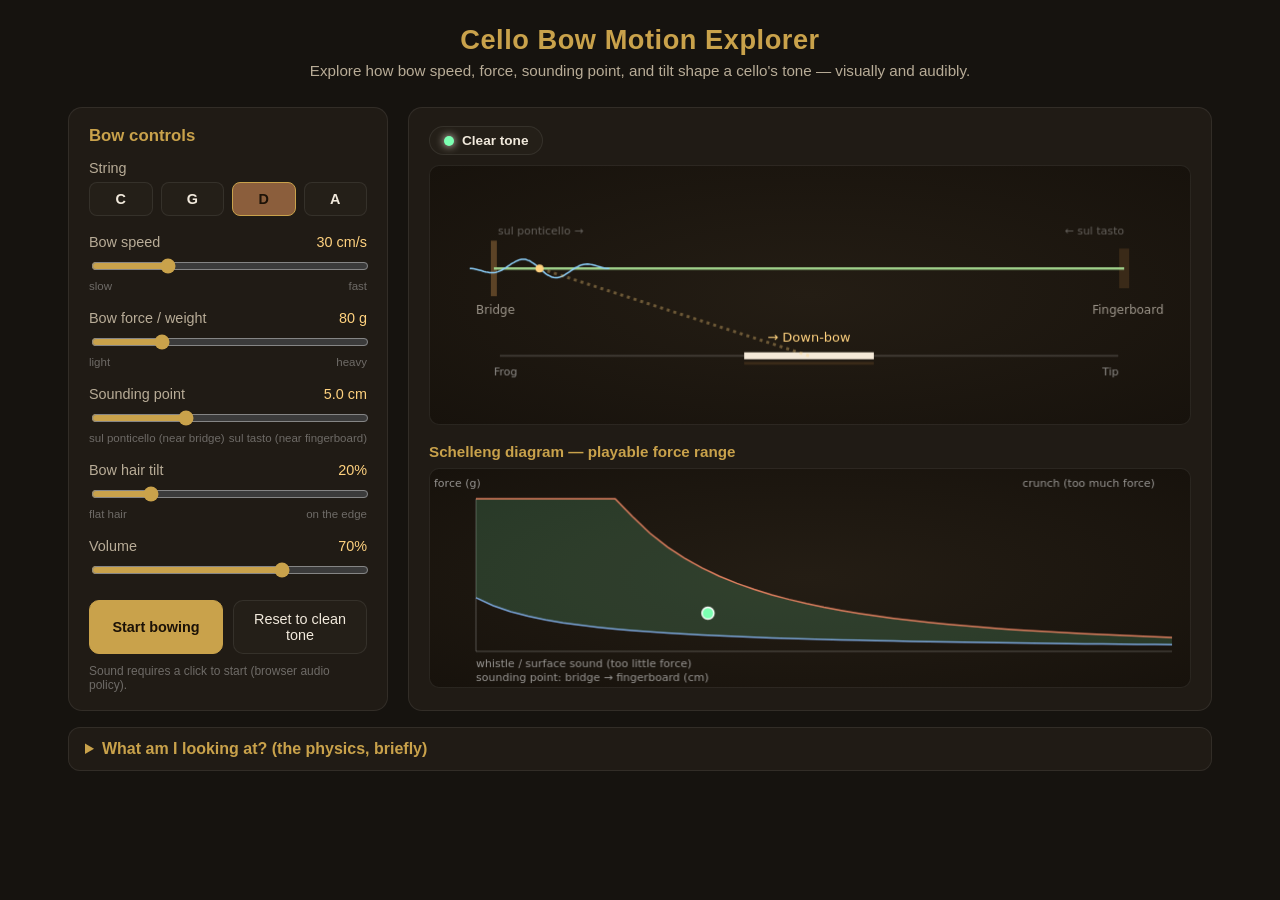
==== index.html @ bab4cd43 "Add cello bow motion exploratory app A no-build vanilla HTML/CSS/JS app for exploring how bow speed," ====
<!DOCTYPE html>
<html lang="en">
<head>
<meta charset="UTF-8" />
<meta name="viewport" content="width=device-width, initial-scale=1.0" />
<title>Cello Bow Motion Explorer</title>
<link rel="stylesheet" href="css/styles.css" />
</head>
<body>
  <header class="app-header">
    <h1>Cello Bow Motion Explorer</h1>
    <p class="subtitle">Explore how bow speed, force, sounding point, and tilt shape a cello's tone — visually and audibly.</p>
  </header>

  <main class="app-main">
    <section class="panel controls" aria-label="Bowing controls">
      <h2>Bow controls</h2>

      <div class="control-group">
        <label for="stringSelect">String</label>
        <div class="string-buttons" id="stringButtons" role="radiogroup" aria-label="String selection"></div>
      </div>

      <div class="control-group">
        <label for="speedSlider">Bow speed <span class="value" id="speedValue"></span></label>
        <input type="range" id="speedSlider" min="5" max="100" step="1" />
        <div class="range-hint"><span>slow</span><span>fast</span></div>
      </div>

      <div class="control-group">
        <label for="forceSlider">Bow force / weight <span class="value" id="forceValue"></span></label>
        <input type="range" id="forceSlider" min="10" max="300" step="1" />
        <div class="range-hint"><span>light</span><span>heavy</span></div>
      </div>

      <div class="control-group">
        <label for="soundingPointSlider">Sounding point <span class="value" id="soundingPointValue"></span></label>
        <input type="range" id="soundingPointSlider" min="1.5" max="12" step="0.1" />
        <div class="range-hint"><span>sul ponticello (near bridge)</span><span>sul tasto (near fingerboard)</span></div>
      </div>

      <div class="control-group">
        <label for="tiltSlider">Bow hair tilt <span class="value" id="tiltValue"></span></label>
        <input type="range" id="tiltSlider" min="0" max="100" step="1" />
        <div class="range-hint"><span>flat hair</span><span>on the edge</span></div>
      </div>

      <div class="control-group">
        <label for="volumeSlider">Volume <span class="value" id="volumeValue"></span></label>
        <input type="range" id="volumeSlider" min="0" max="100" step="1" />
      </div>

      <div class="control-buttons">
        <button id="playButton" class="primary">Start bowing</button>
        <button id="resetButton">Reset to clean tone</button>
      </div>

      <p class="hint">Sound requires a click to start (browser audio policy).</p>
    </section>

    <section class="panel visuals" aria-label="Bow and string visualization">
      <div class="zone-badge" id="zoneBadge">
        <span class="zone-dot" id="zoneDot"></span>
        <span id="zoneLabel">Clear tone</span>
      </div>
      <canvas id="stringCanvas" class="viz-canvas" aria-label="String and bow animation"></canvas>

      <h3>Schelleng diagram — playable force range</h3>
      <canvas id="diagramCanvas" class="viz-canvas diagram-canvas" aria-label="Bow force vs sounding point diagram"></canvas>
    </section>
  </main>

  <footer class="app-footer">
    <details>
      <summary>What am I looking at? (the physics, briefly)</summary>
      <p>
        For a cello string to vibrate cleanly (in "Helmholtz motion"), the bow force has to sit within a range
        that depends on bow speed and how far from the bridge you bow (the <strong>sounding point</strong>).
        Too little force and the bow slips too easily &mdash; you get a thin, breathy <em>surface sound / whistle</em>.
        Too much force and the string sticks and slips multiple times per cycle &mdash; a harsh <em>crunch</em>.
        This relationship is classically summarized by the <strong>Schelleng diagram</strong>: a wedge-shaped region
        of usable force that widens with bow speed and narrows as you bow further from the bridge.
      </p>
      <p class="disclaimer">
        This app uses a simplified, pedagogically-tuned version of that relationship (not a precise acoustic
        simulation) to make the trends explorable and audible.
      </p>
    </details>
  </footer>

  <script src="js/physics.js"></script>
  <script src="js/audio.js"></script>
  <script src="js/visualizer.js"></script>
  <script src="js/diagram.js"></script>
  <script src="js/main.js"></script>
</body>
</html>
---- css/styles.css ----
:root {
  --bg: #16130f;
  --panel: #201b15;
  --panel-2: #241f18;
  --wood: #8b5e3c;
  --wood-light: #c9a24b;
  --text: #f1e9dc;
  --text-dim: #b8ac97;
  --accent: #ffd27f;
  --clean: #7cffb2;
  --crunch: #ff8f6b;
  --whistle: #b8a8ff;
  --border: rgba(255, 255, 255, 0.08);
}

* {
  box-sizing: border-box;
}

html, body {
  margin: 0;
  padding: 0;
  background: var(--bg);
  color: var(--text);
  font-family: -apple-system, BlinkMacSystemFont, "Segoe UI", Roboto, Helvetica, Arial, sans-serif;
}

.app-header {
  padding: 24px 28px 8px;
  text-align: center;
}

.app-header h1 {
  margin: 0 0 6px;
  font-size: 1.7rem;
  color: var(--wood-light);
  letter-spacing: 0.02em;
}

.subtitle {
  margin: 0;
  color: var(--text-dim);
  font-size: 0.95rem;
}

.app-main {
  display: grid;
  grid-template-columns: 320px 1fr;
  gap: 20px;
  padding: 20px 28px 12px;
  max-width: 1200px;
  margin: 0 auto;
}

@media (max-width: 860px) {
  .app-main {
    grid-template-columns: 1fr;
  }
}

.panel {
  background: var(--panel);
  border: 1px solid var(--border);
  border-radius: 14px;
  padding: 18px 20px;
}

.panel h2 {
  margin-top: 0;
  font-size: 1.05rem;
  color: var(--wood-light);
}

.control-group {
  margin-bottom: 18px;
}

.control-group label {
  display: flex;
  justify-content: space-between;
  font-size: 0.9rem;
  color: var(--text-dim);
  margin-bottom: 6px;
}

.control-group label .value {
  color: var(--accent);
  font-variant-numeric: tabular-nums;
}

input[type="range"] {
  width: 100%;
  accent-color: var(--wood-light);
}

.range-hint {
  display: flex;
  justify-content: space-between;
  font-size: 0.72rem;
  color: rgba(255, 255, 255, 0.35);
  margin-top: 2px;
}

.string-buttons {
  display: flex;
  gap: 8px;
}

.string-buttons button {
  flex: 1;
  padding: 8px 0;
  border-radius: 8px;
  border: 1px solid var(--border);
  background: var(--panel-2);
  color: var(--text);
  font-weight: 600;
  cursor: pointer;
}

.string-buttons button.active {
  background: var(--wood);
  border-color: var(--wood-light);
  color: #1c1207;
}

.control-buttons {
  display: flex;
  gap: 10px;
  margin-top: 6px;
}

button {
  font-family: inherit;
  font-size: 0.9rem;
}

.control-buttons button {
  flex: 1;
  padding: 10px 12px;
  border-radius: 10px;
  border: 1px solid var(--border);
  background: var(--panel-2);
  color: var(--text);
  cursor: pointer;
}

.control-buttons button.primary {
  background: var(--wood-light);
  color: #1c1207;
  font-weight: 700;
  border-color: var(--wood-light);
}

.control-buttons button.primary.active {
  background: var(--crunch);
  border-color: var(--crunch);
}

.hint {
  font-size: 0.75rem;
  color: rgba(255, 255, 255, 0.35);
  margin: 10px 0 0;
}

.visuals h3 {
  margin: 18px 0 8px;
  font-size: 0.95rem;
  color: var(--wood-light);
  font-weight: 600;
}

.viz-canvas {
  width: 100%;
  height: 260px;
  display: block;
  background: radial-gradient(ellipse at center, #241d14 0%, #17120c 100%);
  border-radius: 10px;
  border: 1px solid var(--border);
}

.diagram-canvas {
  height: 220px;
}

.zone-badge {
  display: inline-flex;
  align-items: center;
  gap: 8px;
  padding: 6px 14px;
  border-radius: 999px;
  background: var(--panel-2);
  border: 1px solid var(--border);
  font-weight: 600;
  font-size: 0.85rem;
  margin-bottom: 10px;
}

.zone-dot {
  width: 10px;
  height: 10px;
  border-radius: 50%;
  background: var(--clean);
  box-shadow: 0 0 8px currentColor;
}

.app-footer {
  max-width: 1200px;
  margin: 0 auto;
  padding: 4px 28px 32px;
}

.app-footer details {
  background: var(--panel);
  border: 1px solid var(--border);
  border-radius: 12px;
  padding: 12px 16px;
}

.app-footer summary {
  cursor: pointer;
  color: var(--wood-light);
  font-weight: 600;
}

.app-footer p {
  color: var(--text-dim);
  line-height: 1.5;
  font-size: 0.9rem;
}

.app-footer .disclaimer {
  font-size: 0.78rem;
  color: rgba(255, 255, 255, 0.35);
}
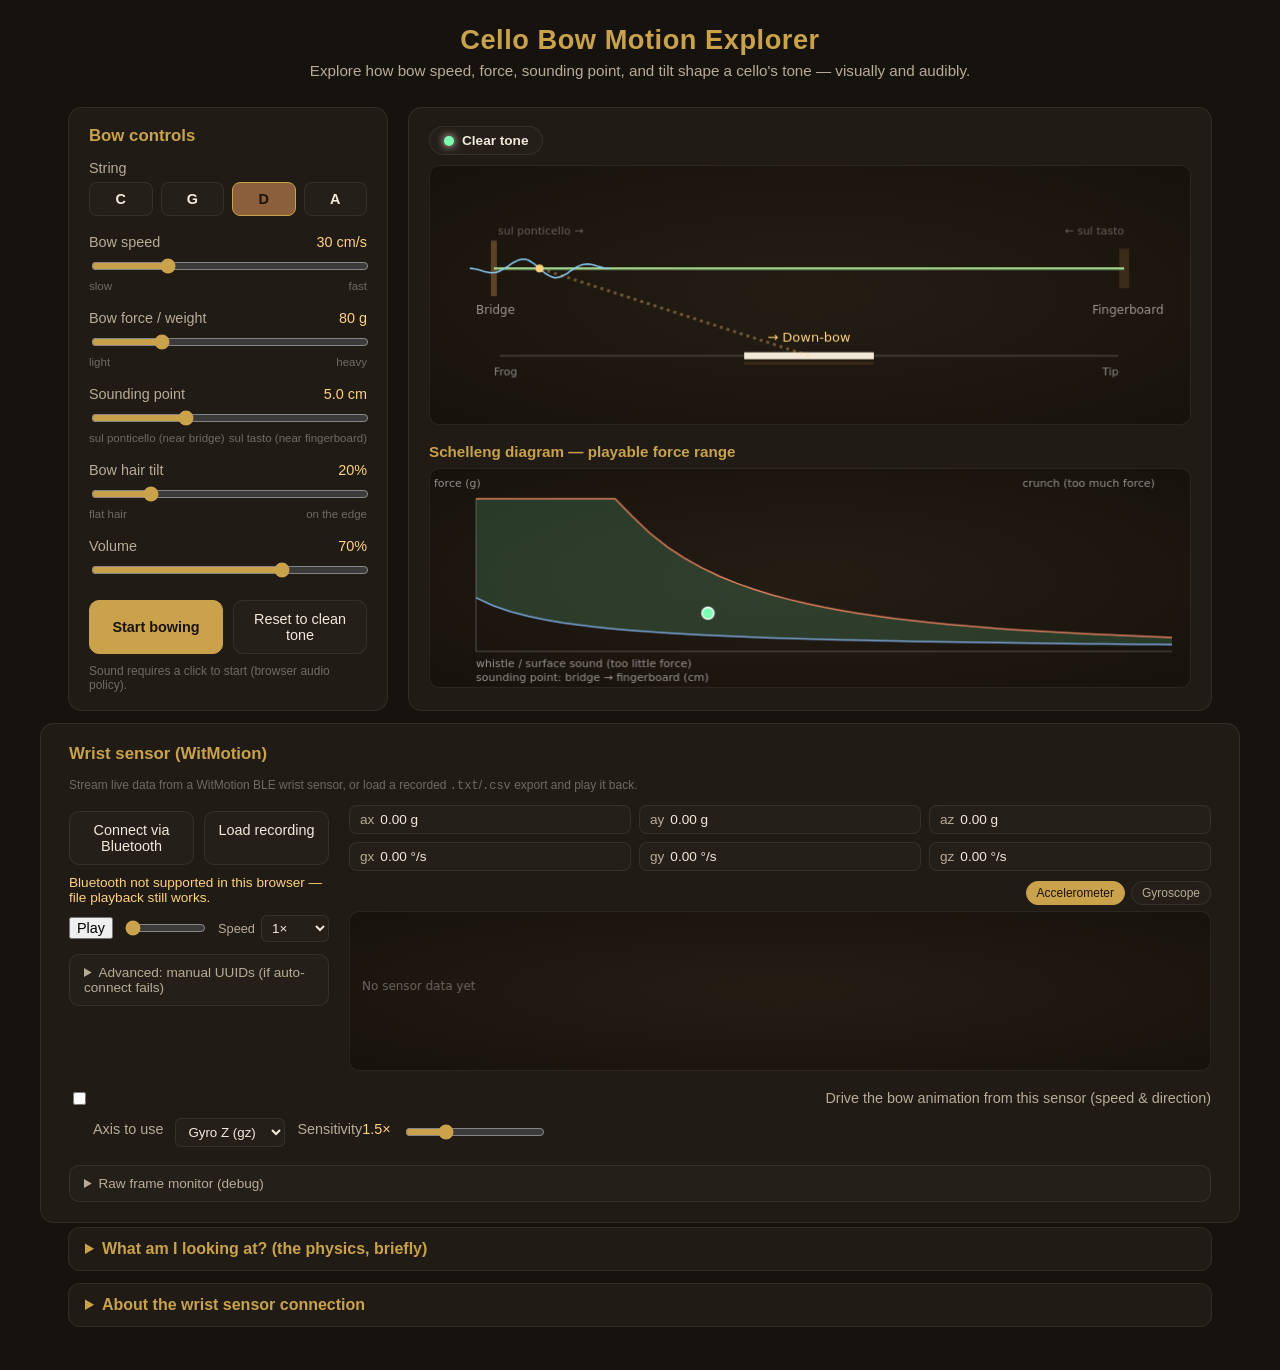
==== commit 100a5d84: "Add WitMotion wrist sensor: live BLE streaming + recording playback Adds a "Wrist sensor" panel that" ====
--- a/index.html
+++ b/index.html
@@ -69,6 +69,100 @@
       <canvas id="diagramCanvas" class="viz-canvas diagram-canvas" aria-label="Bow force vs sounding point diagram"></canvas>
     </section>
   </main>
+
+  <section class="panel sensor-panel" aria-label="Wrist accelerometer sensor">
+    <h2>Wrist sensor (WitMotion)</h2>
+    <p class="hint">
+      Stream live data from a WitMotion BLE wrist sensor, or load a recorded
+      <code>.txt</code>/<code>.csv</code> export and play it back.
+    </p>
+
+    <div class="sensor-grid">
+      <div class="sensor-source">
+        <div class="control-buttons">
+          <button id="bleConnectButton">Connect via Bluetooth</button>
+          <label class="file-button" for="fileInput">Load recording
+            <input type="file" id="fileInput" accept=".txt,.csv" hidden />
+          </label>
+        </div>
+        <p class="status-line" id="sensorStatus">Not connected</p>
+        <p class="hint" id="fileWarning"></p>
+
+        <div class="playback-controls" id="playbackControls" hidden>
+          <button id="playbackToggle">Play</button>
+          <input type="range" id="playbackScrub" min="0" max="1" step="0.001" value="0" />
+          <label class="inline-label">Speed
+            <select id="playbackSpeed">
+              <option value="0.25">0.25×</option>
+              <option value="0.5">0.5×</option>
+              <option value="1" selected>1×</option>
+              <option value="2">2×</option>
+              <option value="4">4×</option>
+            </select>
+          </label>
+        </div>
+
+        <details class="advanced">
+          <summary>Advanced: manual UUIDs (if auto-connect fails)</summary>
+          <div class="control-group">
+            <label for="serviceUuidInput">Service UUID</label>
+            <input type="text" id="serviceUuidInput" placeholder="e.g. 0000ffe5-0000-1000-8000-00805f9a34fb" />
+          </div>
+          <div class="control-group">
+            <label for="charUuidInput">Notify characteristic UUID</label>
+            <input type="text" id="charUuidInput" placeholder="e.g. 0000ffe4-0000-1000-8000-00805f9a34fb" />
+          </div>
+          <p class="hint">
+            Find these with a generic BLE scanner app (e.g. nRF Connect) if the default WitMotion UUIDs
+            don't match your sensor.
+          </p>
+        </details>
+      </div>
+
+      <div class="sensor-readout">
+        <div class="readout-row">
+          <div class="readout-tile"><span class="readout-label">ax</span><span id="axValue">0.00</span> g</div>
+          <div class="readout-tile"><span class="readout-label">ay</span><span id="ayValue">0.00</span> g</div>
+          <div class="readout-tile"><span class="readout-label">az</span><span id="azValue">0.00</span> g</div>
+          <div class="readout-tile"><span class="readout-label">gx</span><span id="gxValue">0.00</span> °/s</div>
+          <div class="readout-tile"><span class="readout-label">gy</span><span id="gyValue">0.00</span> °/s</div>
+          <div class="readout-tile"><span class="readout-label">gz</span><span id="gzValue">0.00</span> °/s</div>
+        </div>
+        <div class="chart-toolbar">
+          <div class="chart-mode-buttons" id="chartModeButtons" role="radiogroup" aria-label="Chart channel">
+            <button type="button" data-mode="accel" class="active">Accelerometer</button>
+            <button type="button" data-mode="gyro">Gyroscope</button>
+          </div>
+        </div>
+        <canvas id="sensorChartCanvas" class="viz-canvas sensor-chart-canvas"></canvas>
+      </div>
+    </div>
+
+    <div class="control-group drive-bow-group">
+      <label class="checkbox-label">
+        <input type="checkbox" id="driveBowCheckbox" />
+        Drive the bow animation from this sensor (speed &amp; direction)
+      </label>
+      <div class="drive-bow-options" id="driveBowOptions">
+        <label for="axisSelect">Axis to use</label>
+        <select id="axisSelect">
+          <option value="gz">Gyro Z (gz)</option>
+          <option value="gy">Gyro Y (gy)</option>
+          <option value="gx">Gyro X (gx)</option>
+          <option value="ax">Accel X (ax)</option>
+          <option value="ay">Accel Y (ay)</option>
+          <option value="az">Accel Z (az)</option>
+        </select>
+        <label for="sensitivitySlider">Sensitivity <span class="value" id="sensitivityValue"></span></label>
+        <input type="range" id="sensitivitySlider" min="0.2" max="5" step="0.1" />
+      </div>
+    </div>
+
+    <details class="advanced">
+      <summary>Raw frame monitor (debug)</summary>
+      <pre class="raw-monitor" id="rawMonitor">Waiting for data…</pre>
+    </details>
+  </section>
 
   <footer class="app-footer">
     <details>
@@ -86,12 +180,27 @@
         simulation) to make the trends explorable and audible.
       </p>
     </details>
+    <details>
+      <summary>About the wrist sensor connection</summary>
+      <p>
+        Live streaming uses the <strong>Web Bluetooth API</strong>, which requires Chrome or Edge (desktop or
+        Android) over HTTPS or localhost &mdash; it isn't available on iOS at all. WitMotion sensors don't use a
+        single standardized GATT UUID across every model, so this app ships with the commonly used
+        WT901BLE/BWT901BLE values and falls back to scanning for any notifying characteristic; if it can't find
+        your sensor's data channel automatically, use the Advanced UUID fields once you've found them with a
+        generic BLE scanner app.
+      </p>
+    </details>
   </footer>
 
   <script src="js/physics.js"></script>
   <script src="js/audio.js"></script>
   <script src="js/visualizer.js"></script>
   <script src="js/diagram.js"></script>
+  <script src="js/witmotionParser.js"></script>
+  <script src="js/sensorFileParser.js"></script>
+  <script src="js/bleConnector.js"></script>
+  <script src="js/sensorChart.js"></script>
   <script src="js/main.js"></script>
 </body>
 </html>
--- a/css/styles.css
+++ b/css/styles.css
@@ -203,6 +203,201 @@
   box-shadow: 0 0 8px currentColor;
 }
 
+.sensor-panel {
+  max-width: 1200px;
+  margin: 0 auto;
+  padding: 20px 28px;
+}
+
+.sensor-panel h2 {
+  margin-top: 0;
+  font-size: 1.05rem;
+  color: var(--wood-light);
+}
+
+.sensor-grid {
+  display: grid;
+  grid-template-columns: 260px 1fr;
+  gap: 20px;
+  margin-top: 12px;
+}
+
+@media (max-width: 860px) {
+  .sensor-grid {
+    grid-template-columns: 1fr;
+  }
+}
+
+.file-button {
+  flex: 1;
+  padding: 10px 12px;
+  border-radius: 10px;
+  border: 1px solid var(--border);
+  background: var(--panel-2);
+  color: var(--text);
+  cursor: pointer;
+  text-align: center;
+  font-size: 0.9rem;
+}
+
+.status-line {
+  margin: 10px 0 4px;
+  font-size: 0.85rem;
+  color: var(--accent);
+}
+
+.playback-controls {
+  display: flex;
+  align-items: center;
+  gap: 10px;
+  margin: 10px 0;
+}
+
+.playback-controls #playbackScrub {
+  flex: 1;
+}
+
+.inline-label {
+  display: flex;
+  align-items: center;
+  gap: 6px;
+  font-size: 0.8rem;
+  color: var(--text-dim);
+  white-space: nowrap;
+}
+
+.inline-label select {
+  background: var(--panel-2);
+  color: var(--text);
+  border: 1px solid var(--border);
+  border-radius: 6px;
+  padding: 4px 6px;
+}
+
+details.advanced {
+  margin-top: 12px;
+  background: var(--panel-2);
+  border: 1px solid var(--border);
+  border-radius: 10px;
+  padding: 10px 14px;
+}
+
+details.advanced summary {
+  cursor: pointer;
+  color: var(--text-dim);
+  font-size: 0.85rem;
+}
+
+details.advanced input[type="text"] {
+  width: 100%;
+  background: var(--panel);
+  color: var(--text);
+  border: 1px solid var(--border);
+  border-radius: 6px;
+  padding: 6px 8px;
+  font-size: 0.85rem;
+}
+
+.readout-row {
+  display: grid;
+  grid-template-columns: repeat(3, 1fr);
+  gap: 8px;
+  margin-bottom: 10px;
+}
+
+.readout-tile {
+  background: var(--panel-2);
+  border: 1px solid var(--border);
+  border-radius: 8px;
+  padding: 6px 10px;
+  font-size: 0.85rem;
+  font-variant-numeric: tabular-nums;
+}
+
+.readout-label {
+  color: var(--text-dim);
+  margin-right: 6px;
+}
+
+.chart-toolbar {
+  display: flex;
+  justify-content: flex-end;
+  margin-bottom: 6px;
+}
+
+.chart-mode-buttons {
+  display: flex;
+  gap: 6px;
+}
+
+.chart-mode-buttons button {
+  padding: 4px 10px;
+  border-radius: 999px;
+  border: 1px solid var(--border);
+  background: var(--panel-2);
+  color: var(--text-dim);
+  cursor: pointer;
+  font-size: 0.75rem;
+}
+
+.chart-mode-buttons button.active {
+  background: var(--wood-light);
+  color: #1c1207;
+  border-color: var(--wood-light);
+}
+
+.sensor-chart-canvas {
+  height: 160px;
+}
+
+.drive-bow-group {
+  margin-top: 18px;
+}
+
+.checkbox-label {
+  display: flex;
+  align-items: center;
+  gap: 8px;
+  font-size: 0.9rem;
+  color: var(--text);
+}
+
+.drive-bow-options {
+  display: flex;
+  align-items: center;
+  gap: 12px;
+  margin-top: 10px;
+  padding-left: 24px;
+  flex-wrap: wrap;
+}
+
+.drive-bow-options[hidden] {
+  display: none;
+}
+
+.drive-bow-options select {
+  background: var(--panel-2);
+  color: var(--text);
+  border: 1px solid var(--border);
+  border-radius: 6px;
+  padding: 5px 8px;
+}
+
+.drive-bow-options input[type="range"] {
+  width: 140px;
+}
+
+.raw-monitor {
+  max-height: 140px;
+  overflow-y: auto;
+  font-family: "SF Mono", Consolas, monospace;
+  font-size: 0.72rem;
+  color: var(--text-dim);
+  white-space: pre-wrap;
+  word-break: break-all;
+  margin: 8px 0 0;
+}
+
 .app-footer {
   max-width: 1200px;
   margin: 0 auto;
@@ -214,6 +409,7 @@
   border: 1px solid var(--border);
   border-radius: 12px;
   padding: 12px 16px;
+  margin-bottom: 12px;
 }
 
 .app-footer summary {
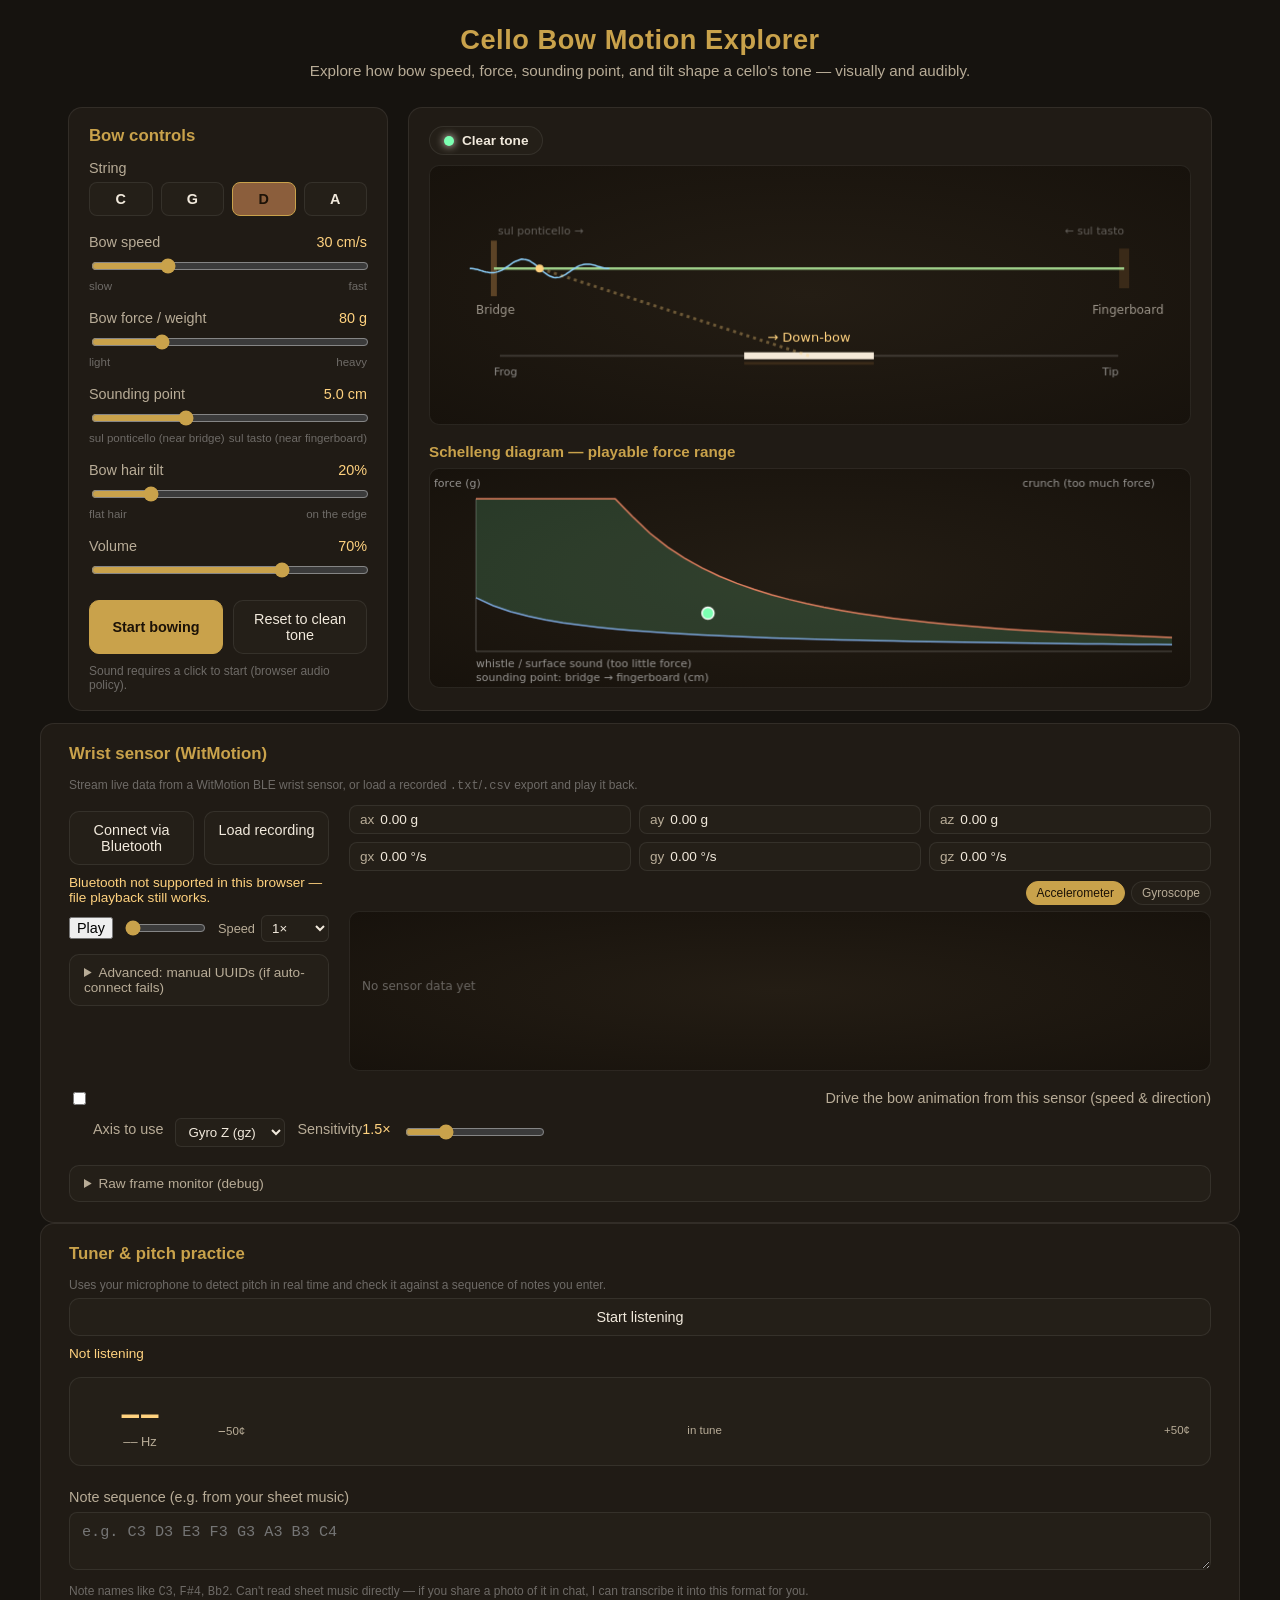
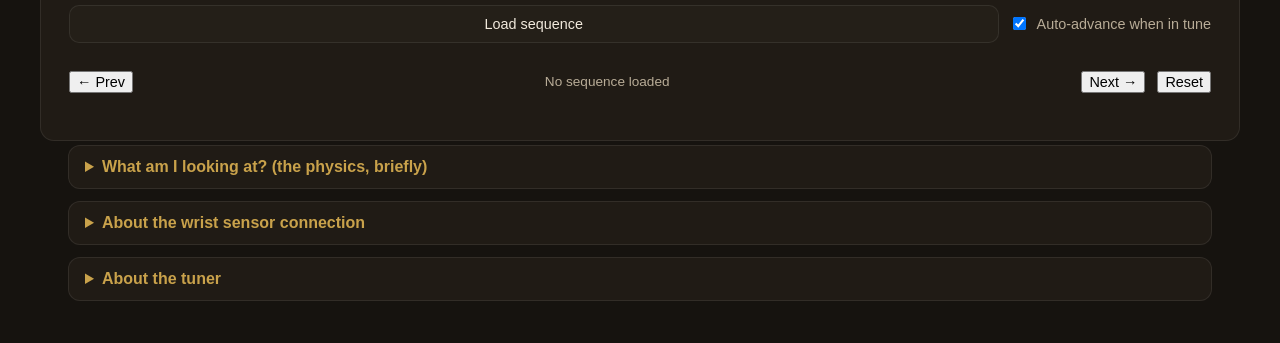
==== commit 7db5d5e6: "Add microphone tuner + note-sequence pitch practice Adds a "Tuner & pitch practice" panel:  - Real-t" ====
--- a/index.html
+++ b/index.html
@@ -164,6 +164,64 @@
     </details>
   </section>
 
+  <section class="panel tuner-panel" aria-label="Microphone tuner and pitch practice">
+    <h2>Tuner &amp; pitch practice</h2>
+    <p class="hint">
+      Uses your microphone to detect pitch in real time and check it against a sequence of notes you enter.
+    </p>
+
+    <div class="control-buttons">
+      <button id="micToggleButton">Start listening</button>
+    </div>
+    <p class="status-line" id="micStatus">Not listening</p>
+
+    <div class="tuner-display">
+      <div class="tuner-readout">
+        <span class="tuner-note" id="tunerNote">––</span>
+        <span class="tuner-freq" id="tunerFreq">–– Hz</span>
+      </div>
+      <div class="tuner-meter">
+        <div class="tuner-track">
+          <div class="tuner-zone-green"></div>
+          <div class="tuner-center-line"></div>
+          <div class="tuner-needle" id="tunerNeedle"></div>
+        </div>
+        <div class="tuner-scale">
+          <span>‒50¢</span>
+          <span>in tune</span>
+          <span>+50¢</span>
+        </div>
+      </div>
+    </div>
+
+    <div class="practice-section">
+      <label for="noteSequenceInput">Note sequence (e.g. from your sheet music)</label>
+      <textarea id="noteSequenceInput" rows="2" placeholder="e.g. C3 D3 E3 F3 G3 A3 B3 C4"></textarea>
+      <p class="hint">
+        Note names like <code>C3</code>, <code>F#4</code>, <code>Bb2</code>. Can't read sheet music directly —
+        if you share a photo of it in chat, I can transcribe it into this format for you.
+      </p>
+      <div class="control-buttons">
+        <button id="loadSequenceButton">Load sequence</button>
+        <label class="checkbox-label">
+          <input type="checkbox" id="autoAdvanceCheckbox" checked />
+          Auto-advance when in tune
+        </label>
+      </div>
+      <p class="hint" id="sequenceWarning"></p>
+
+      <div class="note-strip" id="noteStrip"></div>
+
+      <div class="sequence-controls">
+        <button id="prevNoteButton">← Prev</button>
+        <span id="sequenceProgress">No sequence loaded</span>
+        <button id="nextNoteButton">Next →</button>
+        <button id="resetSequenceButton">Reset</button>
+      </div>
+      <p class="practice-feedback" id="practiceFeedback"></p>
+    </div>
+  </section>
+
   <footer class="app-footer">
     <details>
       <summary>What am I looking at? (the physics, briefly)</summary>
@@ -191,6 +249,16 @@
         generic BLE scanner app.
       </p>
     </details>
+    <details>
+      <summary>About the tuner</summary>
+      <p>
+        Pitch detection uses your microphone and runs entirely in the browser (audio never leaves your device).
+        It needs HTTPS or localhost, same as the Bluetooth sensor above. Detection uses autocorrelation on the raw
+        waveform, tuned for the cello's range (roughly 55&ndash;1400 Hz) &mdash; very quiet or noisy input, or
+        multiple simultaneous notes (double stops/chords), won't track reliably since this only detects a single
+        pitch at a time.
+      </p>
+    </details>
   </footer>
 
   <script src="js/physics.js"></script>
@@ -201,6 +269,9 @@
   <script src="js/sensorFileParser.js"></script>
   <script src="js/bleConnector.js"></script>
   <script src="js/sensorChart.js"></script>
+  <script src="js/noteUtils.js"></script>
+  <script src="js/pitchDetector.js"></script>
+  <script src="js/micTuner.js"></script>
   <script src="js/main.js"></script>
 </body>
 </html>
--- a/css/styles.css
+++ b/css/styles.css
@@ -398,6 +398,173 @@
   margin: 8px 0 0;
 }
 
+.tuner-panel {
+  max-width: 1200px;
+  margin: 0 auto;
+  padding: 20px 28px;
+}
+
+.tuner-panel h2 {
+  margin-top: 0;
+  font-size: 1.05rem;
+  color: var(--wood-light);
+}
+
+.tuner-display {
+  display: flex;
+  align-items: center;
+  gap: 28px;
+  flex-wrap: wrap;
+  margin: 16px 0 22px;
+  padding: 16px 20px;
+  background: var(--panel-2);
+  border: 1px solid var(--border);
+  border-radius: 12px;
+}
+
+.tuner-readout {
+  display: flex;
+  flex-direction: column;
+  align-items: center;
+  min-width: 100px;
+}
+
+.tuner-note {
+  font-size: 2.2rem;
+  font-weight: 700;
+  color: var(--accent);
+  font-variant-numeric: tabular-nums;
+}
+
+.tuner-freq {
+  font-size: 0.8rem;
+  color: var(--text-dim);
+  font-variant-numeric: tabular-nums;
+}
+
+.tuner-meter {
+  flex: 1;
+  min-width: 220px;
+}
+
+.tuner-track {
+  position: relative;
+  height: 14px;
+  border-radius: 999px;
+  background: linear-gradient(90deg, #ff8f6b, #ffd27f 35%, #7cffb2 48%, #7cffb2 52%, #ffd27f 65%, #ff8f6b);
+  opacity: 0.9;
+}
+
+.tuner-zone-green {
+  position: absolute;
+  left: 45%;
+  width: 10%;
+  top: -3px;
+  bottom: -3px;
+  border-radius: 999px;
+  border: 2px solid rgba(124, 255, 178, 0.7);
+  box-sizing: border-box;
+}
+
+.tuner-center-line {
+  position: absolute;
+  left: 50%;
+  top: -6px;
+  bottom: -6px;
+  width: 1px;
+  background: rgba(255, 255, 255, 0.5);
+}
+
+.tuner-needle {
+  position: absolute;
+  top: -8px;
+  left: 50%;
+  width: 3px;
+  height: 30px;
+  background: #fff;
+  border-radius: 2px;
+  transform: translateX(-50%);
+  box-shadow: 0 0 6px rgba(255, 255, 255, 0.6);
+  transition: left 0.08s linear;
+}
+
+.tuner-scale {
+  display: flex;
+  justify-content: space-between;
+  font-size: 0.72rem;
+  color: var(--text-dim);
+  margin-top: 6px;
+}
+
+.practice-section textarea {
+  width: 100%;
+  background: var(--panel-2);
+  color: var(--text);
+  border: 1px solid var(--border);
+  border-radius: 8px;
+  padding: 10px 12px;
+  font-family: "SF Mono", Consolas, monospace;
+  font-size: 0.95rem;
+  resize: vertical;
+  margin-top: 6px;
+}
+
+.practice-section label {
+  font-size: 0.9rem;
+  color: var(--text-dim);
+}
+
+.note-strip {
+  display: flex;
+  flex-wrap: wrap;
+  gap: 6px;
+  margin: 14px 0;
+}
+
+.note-chip {
+  padding: 6px 12px;
+  border-radius: 8px;
+  border: 1px solid var(--border);
+  background: var(--panel-2);
+  color: var(--text-dim);
+  font-size: 0.85rem;
+  font-variant-numeric: tabular-nums;
+}
+
+.note-chip.current {
+  border-color: var(--accent);
+  color: var(--accent);
+  font-weight: 700;
+  box-shadow: 0 0 8px rgba(255, 210, 127, 0.35);
+}
+
+.note-chip.correct {
+  border-color: var(--clean);
+  color: var(--clean);
+  background: rgba(124, 255, 178, 0.1);
+}
+
+.sequence-controls {
+  display: flex;
+  align-items: center;
+  gap: 12px;
+  margin-top: 4px;
+}
+
+.sequence-controls span {
+  color: var(--text-dim);
+  font-size: 0.85rem;
+  flex: 1;
+  text-align: center;
+}
+
+.practice-feedback {
+  margin: 10px 0 0;
+  font-size: 0.88rem;
+  color: var(--accent);
+  min-height: 1.2em;
+}
+
 .app-footer {
   max-width: 1200px;
   margin: 0 auto;
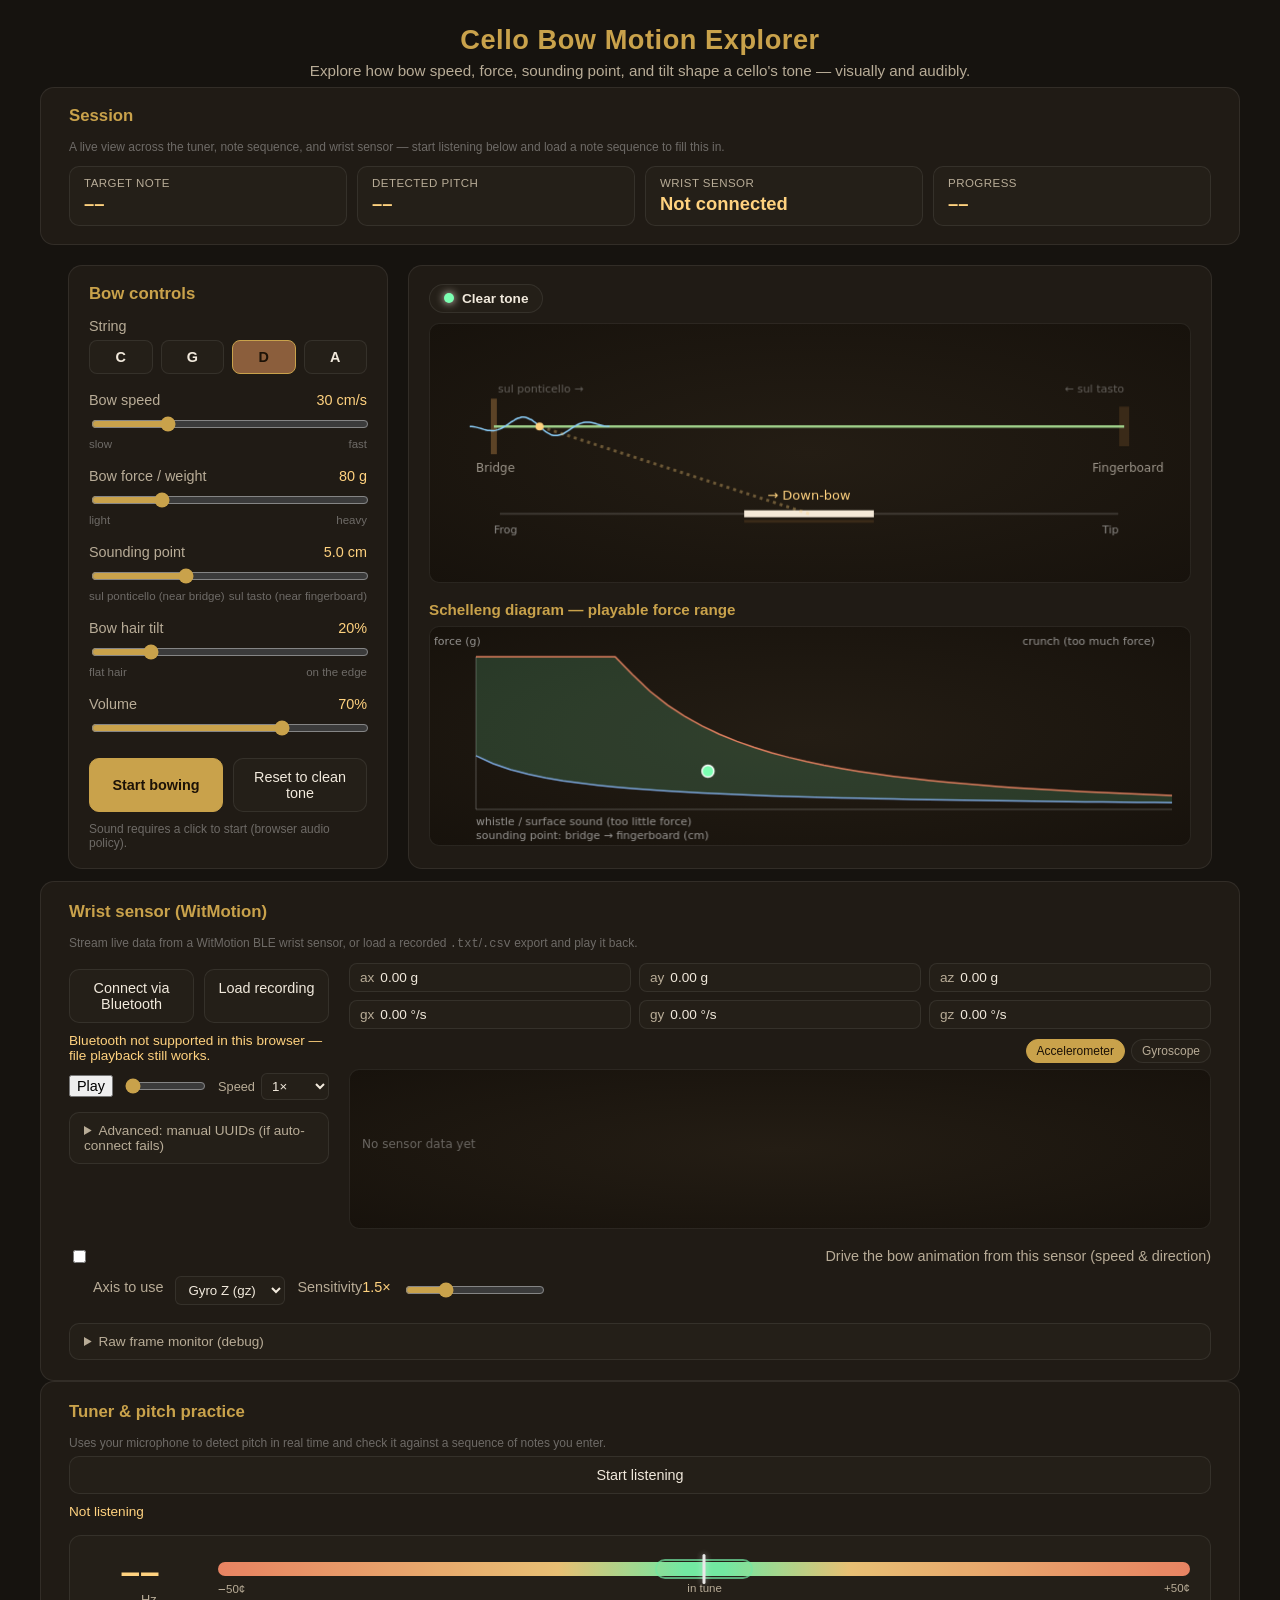
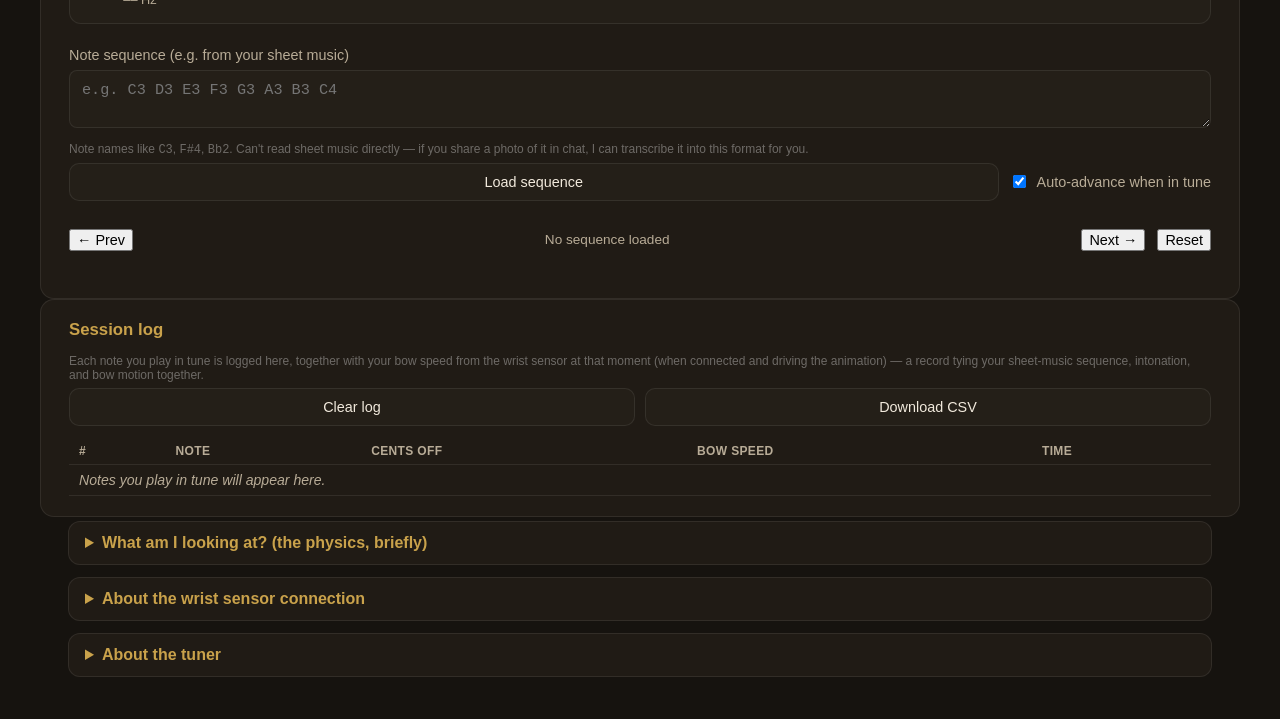
==== commit 23da0f56: "Integrate the panels into one unified session view Adds a "Session" panel and "Session log" panel th" ====
--- a/index.html
+++ b/index.html
@@ -11,6 +11,32 @@
     <h1>Cello Bow Motion Explorer</h1>
     <p class="subtitle">Explore how bow speed, force, sounding point, and tilt shape a cello's tone — visually and audibly.</p>
   </header>
+
+  <section class="panel session-panel" aria-label="Practice session summary">
+    <h2>Session</h2>
+    <p class="hint">
+      A live view across the tuner, note sequence, and wrist sensor — start listening below and load a note
+      sequence to fill this in.
+    </p>
+    <div class="session-stats">
+      <div class="session-stat">
+        <span class="session-stat-label">Target note</span>
+        <span class="session-stat-value" id="sessionTarget">––</span>
+      </div>
+      <div class="session-stat">
+        <span class="session-stat-label">Detected pitch</span>
+        <span class="session-stat-value" id="sessionDetected">––</span>
+      </div>
+      <div class="session-stat">
+        <span class="session-stat-label">Wrist sensor</span>
+        <span class="session-stat-value" id="sessionSensor">Not connected</span>
+      </div>
+      <div class="session-stat">
+        <span class="session-stat-label">Progress</span>
+        <span class="session-stat-value" id="sessionProgress">––</span>
+      </div>
+    </div>
+  </section>
 
   <main class="app-main">
     <section class="panel controls" aria-label="Bowing controls">
@@ -222,6 +248,35 @@
     </div>
   </section>
 
+  <section class="panel session-log-panel" aria-label="Session log">
+    <h2>Session log</h2>
+    <p class="hint">
+      Each note you play in tune is logged here, together with your bow speed from the wrist sensor at that
+      moment (when connected and driving the animation) — a record tying your sheet-music sequence, intonation,
+      and bow motion together.
+    </p>
+    <div class="control-buttons">
+      <button id="clearLogButton">Clear log</button>
+      <button id="downloadLogButton">Download CSV</button>
+    </div>
+    <table class="session-log-table">
+      <thead>
+        <tr>
+          <th>#</th>
+          <th>Note</th>
+          <th>Cents off</th>
+          <th>Bow speed</th>
+          <th>Time</th>
+        </tr>
+      </thead>
+      <tbody id="sessionLogBody">
+        <tr class="session-log-empty">
+          <td colspan="5">Notes you play in tune will appear here.</td>
+        </tr>
+      </tbody>
+    </table>
+  </section>
+
   <footer class="app-footer">
     <details>
       <summary>What am I looking at? (the physics, briefly)</summary>
--- a/css/styles.css
+++ b/css/styles.css
@@ -71,6 +71,87 @@
   color: var(--wood-light);
 }
 
+.session-panel {
+  max-width: 1200px;
+  margin: 0 auto;
+  padding: 18px 28px;
+}
+
+.session-stats {
+  display: grid;
+  grid-template-columns: repeat(auto-fit, minmax(150px, 1fr));
+  gap: 10px;
+  margin-top: 12px;
+}
+
+.session-stat {
+  display: flex;
+  flex-direction: column;
+  gap: 4px;
+  background: var(--panel-2);
+  border: 1px solid var(--border);
+  border-radius: 10px;
+  padding: 10px 14px;
+}
+
+.session-stat-label {
+  font-size: 0.72rem;
+  text-transform: uppercase;
+  letter-spacing: 0.04em;
+  color: var(--text-dim);
+}
+
+.session-stat-value {
+  font-size: 1.15rem;
+  font-weight: 700;
+  color: var(--accent);
+  font-variant-numeric: tabular-nums;
+}
+
+.session-stat-value.in-tune {
+  color: var(--clean);
+}
+
+.session-stat-value.out-of-tune {
+  color: var(--crunch);
+}
+
+.session-log-panel {
+  max-width: 1200px;
+  margin: 0 auto;
+  padding: 20px 28px;
+}
+
+.session-log-table {
+  width: 100%;
+  border-collapse: collapse;
+  margin-top: 12px;
+  font-size: 0.88rem;
+}
+
+.session-log-table th {
+  text-align: left;
+  color: var(--text-dim);
+  font-weight: 600;
+  font-size: 0.75rem;
+  text-transform: uppercase;
+  letter-spacing: 0.03em;
+  padding: 6px 10px;
+  border-bottom: 1px solid var(--border);
+}
+
+.session-log-table td {
+  padding: 7px 10px;
+  border-bottom: 1px solid var(--border);
+  font-variant-numeric: tabular-nums;
+  color: var(--text);
+}
+
+.session-log-table tr.session-log-empty td {
+  color: var(--text-dim);
+  font-style: italic;
+}
+
 .control-group {
   margin-bottom: 18px;
 }
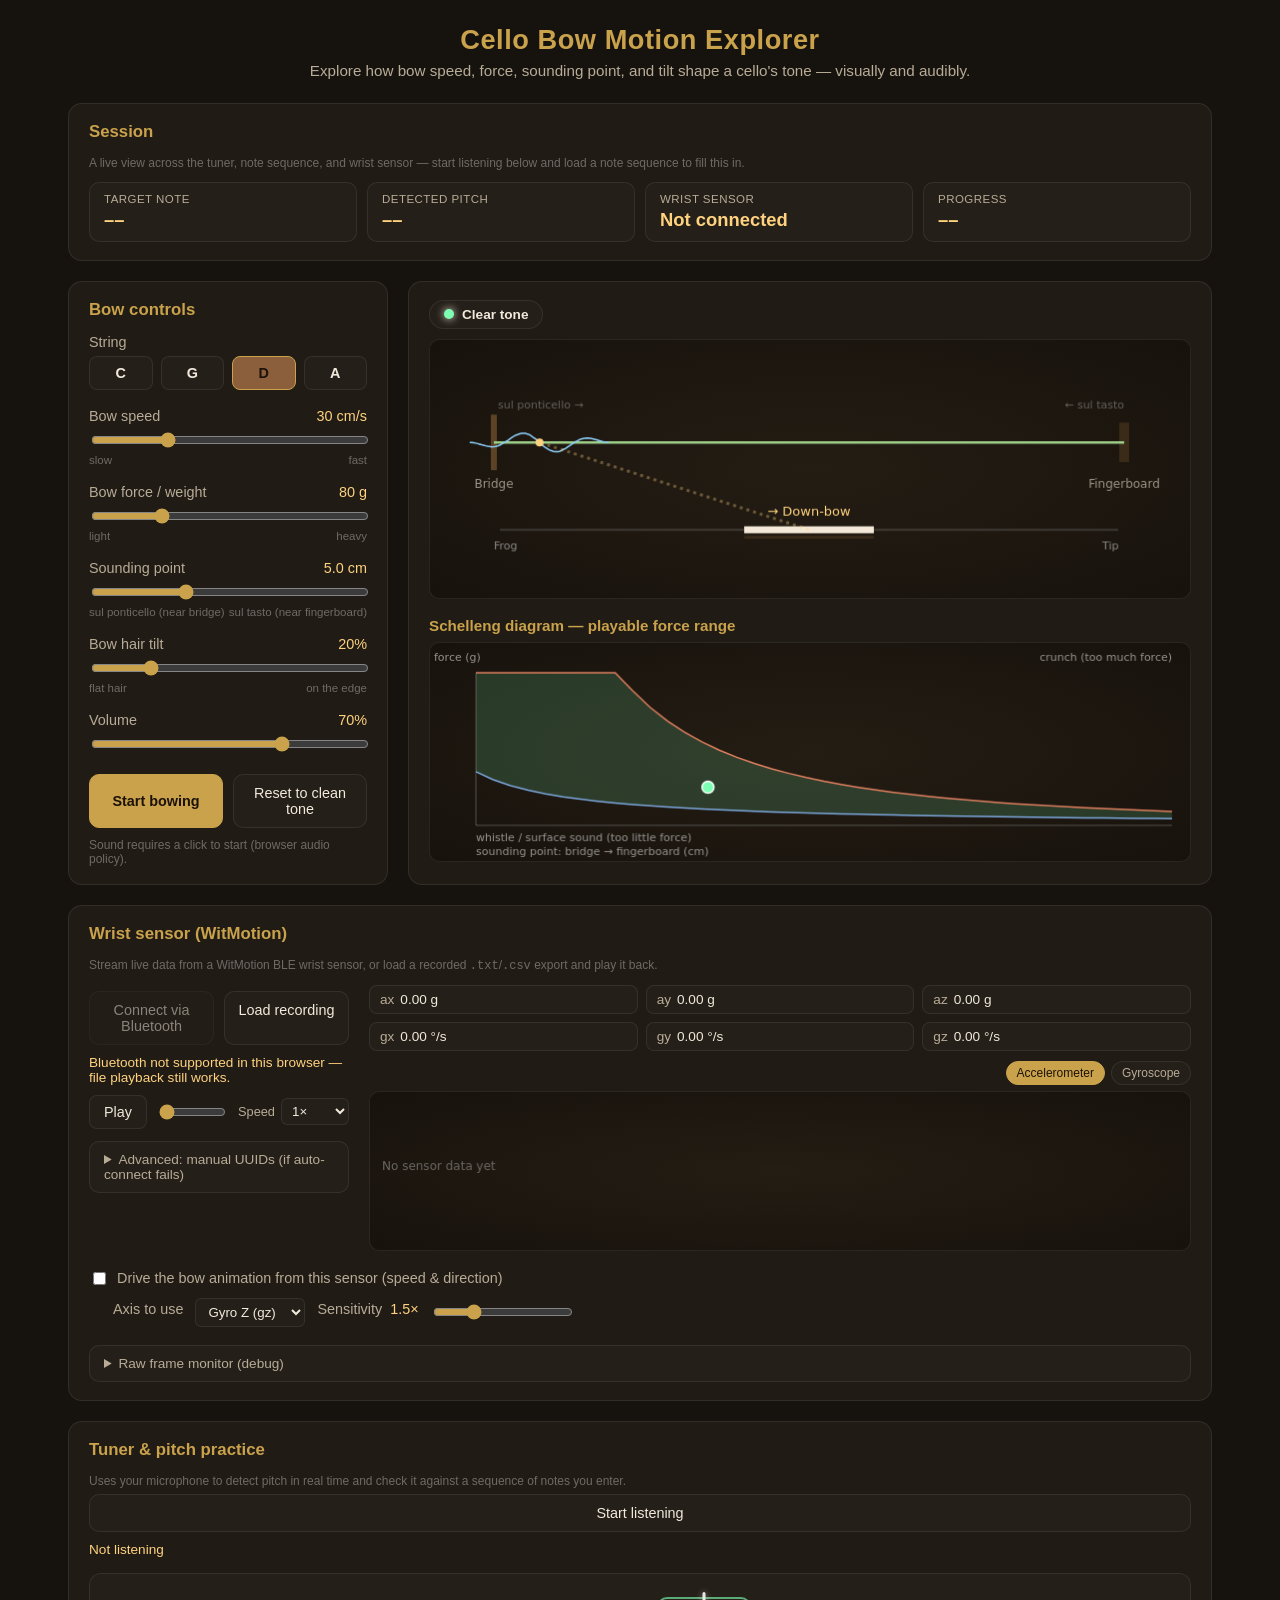
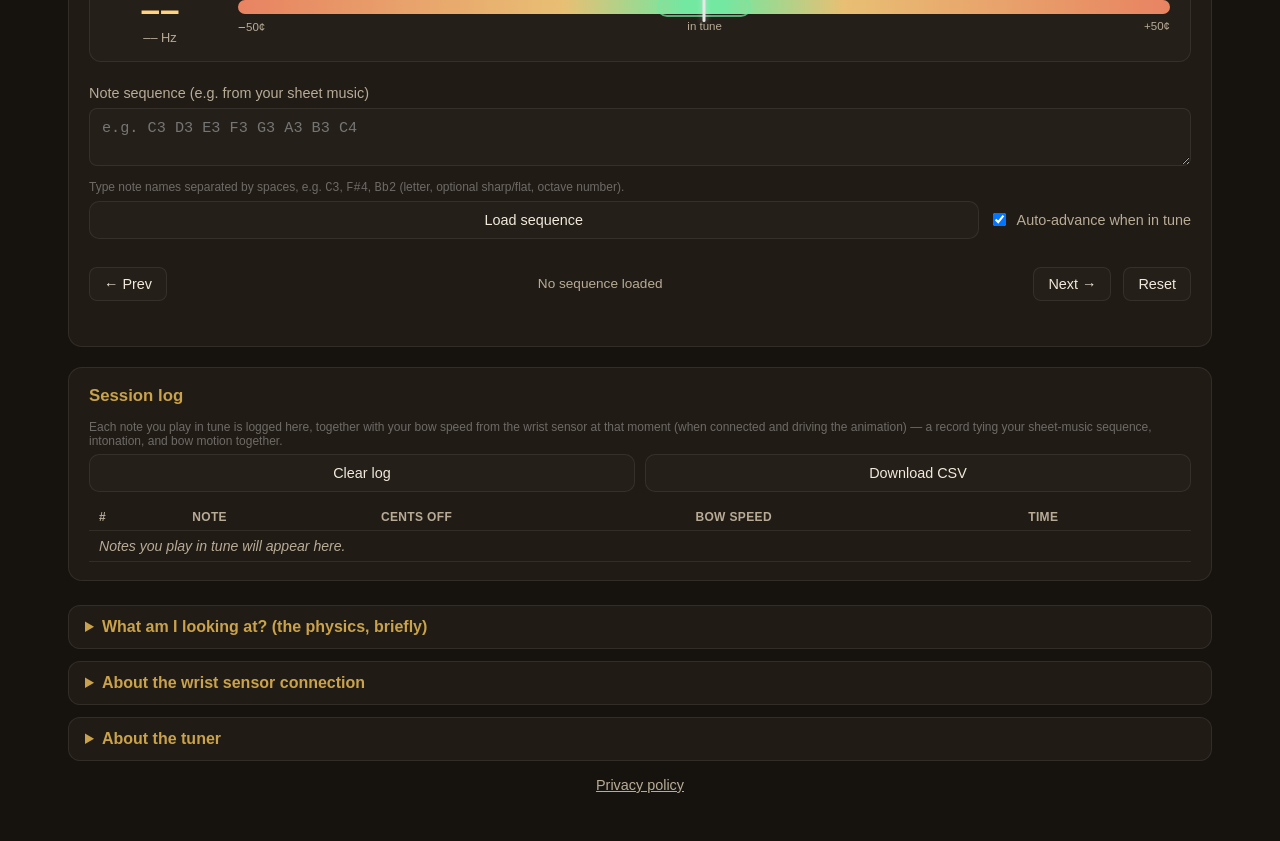
==== commit 7cba25a6: "Package the app for Android / Google Play as a Trusted Web Activity A TWA runs the hosted web app in" ====
--- a/index.html
+++ b/index.html
@@ -4,6 +4,12 @@
 <meta charset="UTF-8" />
 <meta name="viewport" content="width=device-width, initial-scale=1.0" />
 <title>Cello Bow Motion Explorer</title>
+<meta name="description" content="Explore cello bowing physics, stream wrist-sensor motion, and practise intonation with a live tuner." />
+<meta name="theme-color" content="#16130f" />
+<link rel="manifest" href="manifest.webmanifest" />
+<link rel="icon" href="icons/icon.svg" type="image/svg+xml" />
+<link rel="icon" href="icons/icon-192.png" type="image/png" sizes="192x192" />
+<link rel="apple-touch-icon" href="icons/apple-touch-icon.png" />
 <link rel="stylesheet" href="css/styles.css" />
 </head>
 <body>
@@ -224,8 +230,8 @@
       <label for="noteSequenceInput">Note sequence (e.g. from your sheet music)</label>
       <textarea id="noteSequenceInput" rows="2" placeholder="e.g. C3 D3 E3 F3 G3 A3 B3 C4"></textarea>
       <p class="hint">
-        Note names like <code>C3</code>, <code>F#4</code>, <code>Bb2</code>. Can't read sheet music directly —
-        if you share a photo of it in chat, I can transcribe it into this format for you.
+        Type note names separated by spaces, e.g. <code>C3</code>, <code>F#4</code>, <code>Bb2</code>
+        (letter, optional sharp/flat, octave number).
       </p>
       <div class="control-buttons">
         <button id="loadSequenceButton">Load sequence</button>
@@ -314,6 +320,7 @@
         pitch at a time.
       </p>
     </details>
+    <p class="footer-links"><a href="privacy.html">Privacy policy</a></p>
   </footer>
 
   <script src="js/physics.js"></script>
@@ -328,5 +335,10 @@
   <script src="js/pitchDetector.js"></script>
   <script src="js/micTuner.js"></script>
   <script src="js/main.js"></script>
+  <script>
+    if ("serviceWorker" in navigator && window.isSecureContext) {
+      navigator.serviceWorker.register("sw.js");
+    }
+  </script>
 </body>
 </html>
--- a/css/styles.css
+++ b/css/styles.css
@@ -47,9 +47,9 @@
   display: grid;
   grid-template-columns: 320px 1fr;
   gap: 20px;
-  padding: 20px 28px 12px;
+  padding: 0 28px;
   max-width: 1200px;
-  margin: 0 auto;
+  margin: 0 auto 20px;
 }
 
 @media (max-width: 860px) {
@@ -71,10 +71,16 @@
   color: var(--wood-light);
 }
 
+.session-panel,
+.sensor-panel,
+.tuner-panel,
+.session-log-panel {
+  width: min(1144px, calc(100% - 56px));
+  margin: 0 auto 20px;
+}
+
 .session-panel {
-  max-width: 1200px;
-  margin: 0 auto;
-  padding: 18px 28px;
+  margin-top: 16px;
 }
 
 .session-stats {
@@ -114,12 +120,6 @@
 
 .session-stat-value.out-of-tune {
   color: var(--crunch);
-}
-
-.session-log-panel {
-  max-width: 1200px;
-  margin: 0 auto;
-  padding: 20px 28px;
 }
 
 .session-log-table {
@@ -159,6 +159,7 @@
 .control-group label {
   display: flex;
   justify-content: space-between;
+  gap: 8px;
   font-size: 0.9rem;
   color: var(--text-dim);
   margin-bottom: 6px;
@@ -213,6 +214,17 @@
 button {
   font-family: inherit;
   font-size: 0.9rem;
+  padding: 8px 14px;
+  border-radius: 8px;
+  border: 1px solid var(--border);
+  background: var(--panel-2);
+  color: var(--text);
+  cursor: pointer;
+}
+
+button:disabled {
+  opacity: 0.5;
+  cursor: not-allowed;
 }
 
 .control-buttons button {
@@ -284,12 +296,6 @@
   box-shadow: 0 0 8px currentColor;
 }
 
-.sensor-panel {
-  max-width: 1200px;
-  margin: 0 auto;
-  padding: 20px 28px;
-}
-
 .sensor-panel h2 {
   margin-top: 0;
   font-size: 1.05rem;
@@ -435,6 +441,10 @@
   margin-top: 18px;
 }
 
+.control-group .checkbox-label {
+  justify-content: flex-start;
+}
+
 .checkbox-label {
   display: flex;
   align-items: center;
@@ -477,12 +487,6 @@
   white-space: pre-wrap;
   word-break: break-all;
   margin: 8px 0 0;
-}
-
-.tuner-panel {
-  max-width: 1200px;
-  margin: 0 auto;
-  padding: 20px 28px;
 }
 
 .tuner-panel h2 {
@@ -646,6 +650,15 @@
   min-height: 1.2em;
 }
 
+.footer-links {
+  text-align: center;
+  font-size: 0.8rem;
+}
+
+.footer-links a {
+  color: var(--text-dim);
+}
+
 .app-footer {
   max-width: 1200px;
   margin: 0 auto;
@@ -676,3 +689,53 @@
   font-size: 0.78rem;
   color: rgba(255, 255, 255, 0.35);
 }
+
+@media (max-width: 600px) {
+  .app-header {
+    padding: 20px 16px 4px;
+  }
+
+  .app-header h1 {
+    font-size: 1.4rem;
+  }
+
+  .app-main {
+    padding: 0 16px;
+    gap: 16px;
+    margin-bottom: 16px;
+  }
+
+  .session-panel,
+  .sensor-panel,
+  .tuner-panel,
+  .session-log-panel {
+    width: calc(100% - 32px);
+    margin-bottom: 16px;
+  }
+
+  .panel {
+    padding: 16px;
+  }
+
+  .session-stats {
+    grid-template-columns: repeat(2, 1fr);
+  }
+
+  .sequence-controls {
+    flex-wrap: wrap;
+  }
+
+  .sequence-controls span {
+    flex-basis: 100%;
+    order: -1;
+  }
+
+  .sequence-controls button {
+    flex: 1;
+    white-space: nowrap;
+  }
+
+  .app-footer {
+    padding: 4px 16px 32px;
+  }
+}
